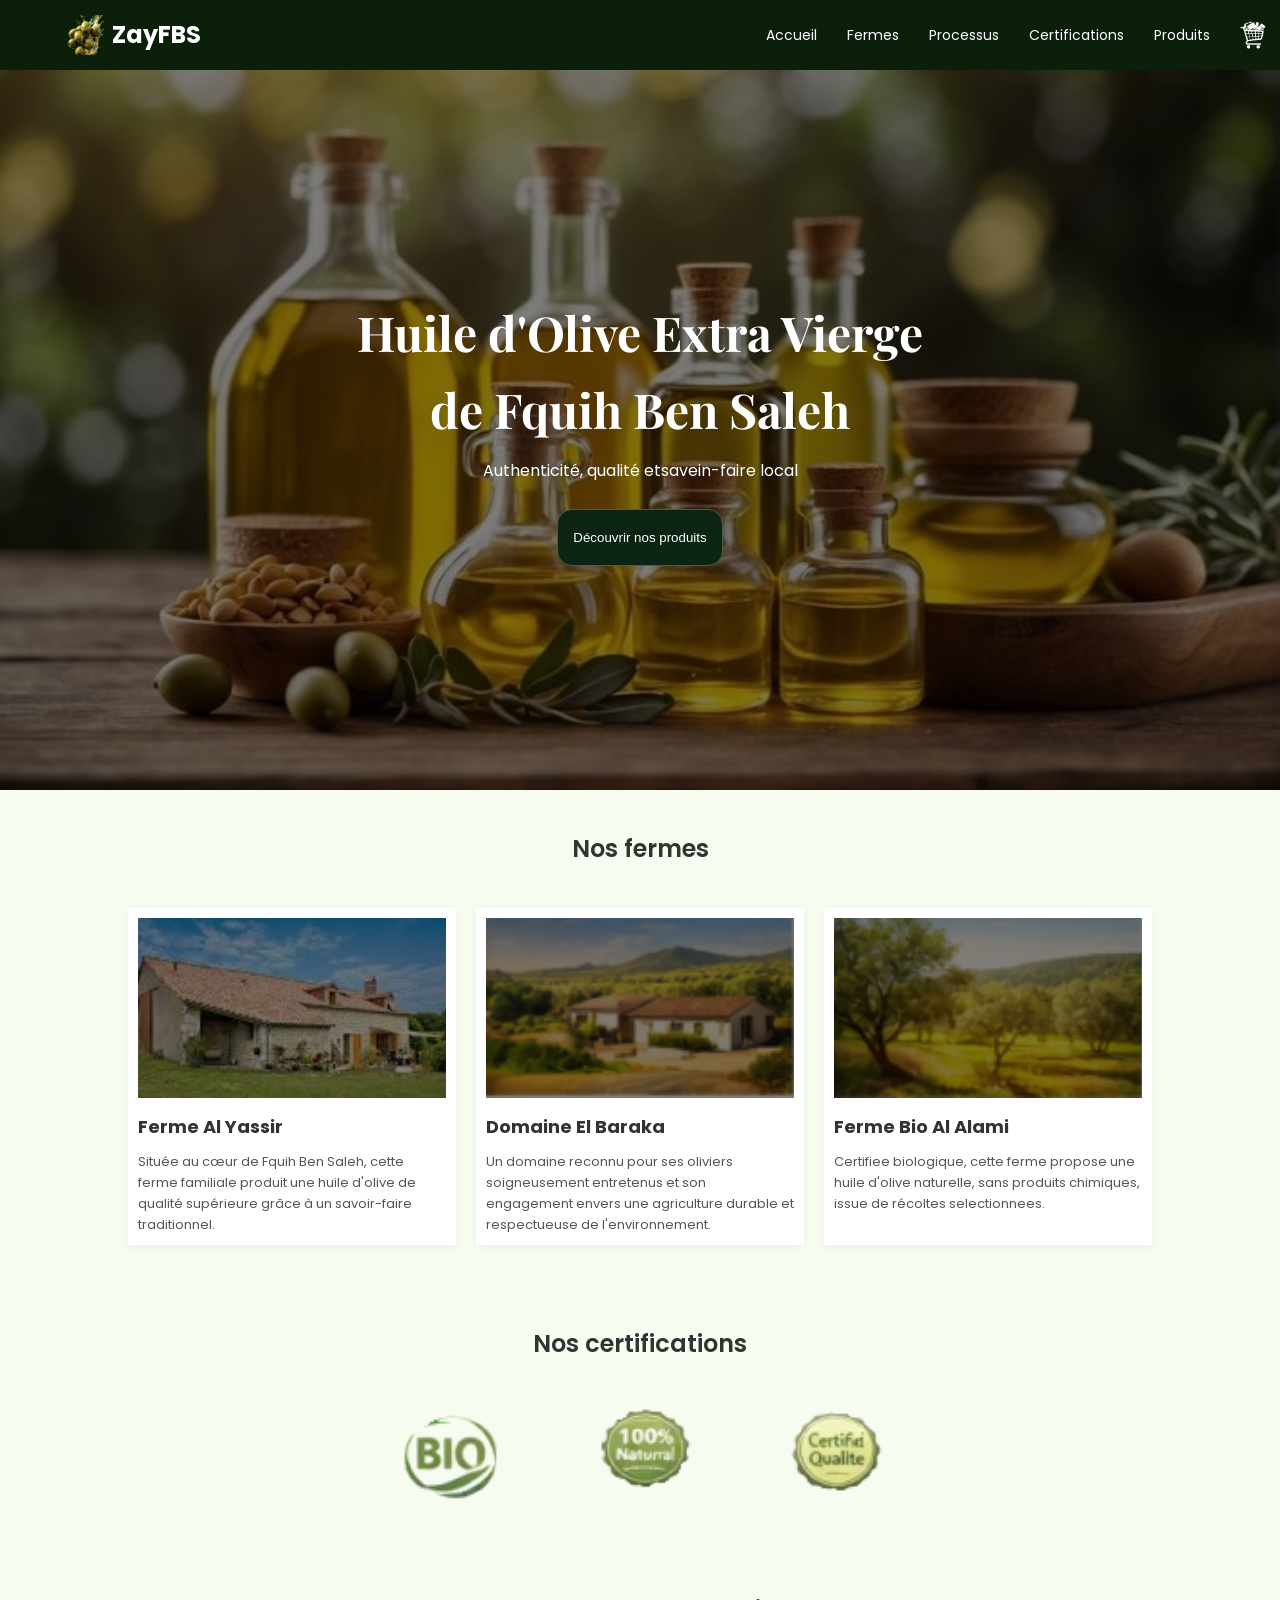
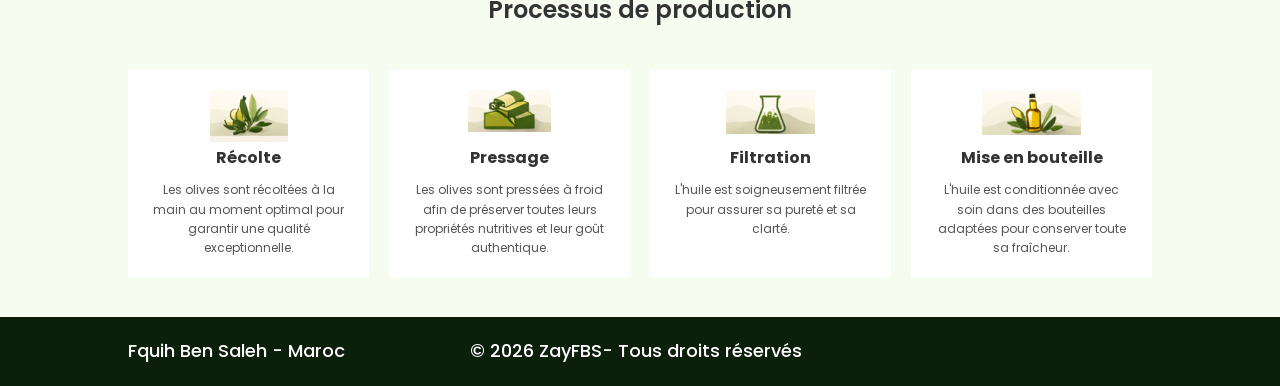
==== index.html @ 3cbbdb8c "first commit" ====
<!DOCTYPE html>
<html lang="fr">
<head>
    <meta charset="UTF-8">
    <meta name="viewport" content="width=device-width, initial-scale=1.0">
    <title>ZayFBS - Huile d'Olive Extra Vierge</title>
    <link rel="stylesheet" href="style.css">
    <link href="https://fonts.googleapis.com/css2?family=Playfair+Display:wght@700&family=Poppins:wght@300;400;600&display=swap" rel="stylesheet">
</head>
<body>

    <header>
        <nav>
            <div class="logo">
                <img src="images/logo.png" alt="logo"> ZayFBS
            </div>
            <ul>
                <li><a href="index.html">Accueil</a></li>
                <li><a href="#fermes">fermes</a></li>
                <li><a href="#proce">processus</a></li>
                <li><a href="#certificat">certifications</a></li>
                <li><a href="products.html">Produits</a></li>
            </ul>
            <div class="cart"> <img src="images/⁫icon.png" alt="icon"></div>
        </nav>
    </header>

    <section class="hero">
        <div class="hero-content">
            <h1>Huile d'Olive Extra Vierge <br> de Fquih Ben Saleh</h1>
            <p>Authenticité, qualité etsavein-faire local</p>
            <button class="hero-btn">Découvrir nos produits</button>
        </div>
    </section>

    <section class="section" id="fermes">
        <h2 class="section-title">Nos fermes</h2>
        <div class="grid fermes-grid">
            <div class="card">
                <div class="card-img" style="background-image: url('images/images.jpg');"></div>
                <h3>Ferme Al Yassir</h3>
                <p>Située au cœur de Fquih Ben Saleh, cette ferme familiale produit une huile d'olive de qualité supérieure grâce à un savoir-faire traditionnel.</p>
            </div>
            <div class="card">
                <div class="card-img" style="background-image: url('images/2.png');"></div>
                <h3>Domaine El Baraka</h3>
                <p>Un domaine reconnu pour ses oliviers soigneusement entretenus et son engagement envers une agriculture durable et respectueuse de l'environnement.</p>
            </div>
            <div class="card">
                <div class="card-img" style="background-image: url('images/ferme.png');"></div>
                <h3>Ferme Bio Al Alami</h3>
                <p>Certifiee biologique, cette ferme propose une huile d'olive naturelle, sans produits chimiques, issue de récoltes selectionnees.</p>
            </div>
        </div>
    </section>

    <section class="section bg-rgba(246, 252, 240, 1)" id="certificat">
        <h2 class="section-title1">Nos certifications</h2>
        <div class="cert-flex">
            <div class="cert-item"><img src="images/a-removebg-preview.png" alt="BIO"></div>
            <div class="cert-item"><img src="images/b-removebg-preview.png" alt="100% Natural"></div>
            <div class="cert-item"><img src="images/c-removebg-preview.png" alt="Certifié Qualité"></div>
        </div>
    </section>

    <section class="section" id="proce">
        <h2 class="section-title">Processus de production</h2>
        <div class="grid process-grid">
            <div class="process-card">
                <div class="p-icon"><img src="images/recolte.png" alt="recolte"></div>
                <h4>Récolte</h4>
                <p>Les olives sont récoltées à la main au moment optimal pour garantir une qualité exceptionnelle.</p>
            </div>
            <div class="process-card">
                <div class="p-icon"><img src="images/pressage.png" alt="pressage"></div>
                <h4>Pressage</h4>
                <p>Les olives sont pressées à froid afin de préserver toutes leurs propriétés nutritives et leur goût authentique.</p>
            </div>
            <div class="process-card">
                <div class="p-icon"><img src="images/filtration.png" alt="filtration"></div>
                <h4>Filtration</h4>
                <p>L'huile est soigneusement filtrée pour assurer sa pureté et sa clarté.</p>
            </div>
            <div class="process-card">
                <div class="p-icon"><img src="images/bouteille.png" alt="bouteille"></div>
                <h4>Mise en bouteille</h4>
                <p>L'huile est conditionnée avec soin dans des bouteilles adaptées pour conserver toute sa fraîcheur.</p>
            </div>
        </div>
    </section>

    <footer>
        <div class="footer-container">
            <span>Fquih Ben Saleh - Maroc</span>
            <span class="foot">© 2026 ZayFBS- Tous droits réservés</span>
        </div>
    </footer>
 <script src="script.js"></script>
</body>
</html>
---- style.css ----
:root {
    --dark-green: #0b1f0b;
    --gold: #c5a059;
    --light-bg: #f9f9f9;
    --text-gray: #555;
}

* {
    margin: 0;
    padding: 0;
    box-sizing: border-box;
}

body {
    font-family: 'Poppins', sans-serif;
    color: #333;
    background-color: #fff;
    line-height: 1.6;
}

/* Header */
header {
    background-color: var(--dark-green);
    color: white;
    padding: 15px 5%;
    position: sticky;
    top: 0;
    z-index: 1000;
}

nav {
    display: flex;
    justify-content: space-between;
    align-items: center;
}

.logo{
  display: flex;
  align-items: center;
  font-weight: 700;
  font-size: 1.5rem;
}

.logo img{
  width: 40px;
  height: 40px;
  object-fit: cover;
  display: block;
  margin-right: 8px;
}
nav ul {
    display: flex;
    list-style: none;
   margin-left: 550px;
}

nav ul li {
    margin: 0 15px;
}

nav ul li a {
    color: #fff;
    text-decoration: none;
    font-size: 14px;
    text-transform: capitalize;
}

/* Hero Section */
.hero {
    height: 80vh;
    background: linear-gradient(rgba(0,0,0,0.5), rgba(0,0,0,0.5)), url('images/backgrond.jpeg');
    background-size: cover;
    background-position: center;
    display: flex;
    align-items: center;
    justify-content: center;
    text-align: center;
    color: white;
}

.hero-content h1 {
    font-family: 'Playfair Display', serif;
    font-size: 3rem;
    margin-bottom: 10px;
}

.hero-btn {
    background-color: #0b2413;
    color: white;
    border: 1px solid #4a5d43;
    padding: 20px 15px;
    margin-top: 25px;
    cursor: pointer;
    border-radius: 15px;
}

/* Sections */
.section {
    padding: 40px 10%;
    background: rgba(246, 252, 240, 1);
}
.bg-white { background-color: #fff; }

.section-title {
    text-align: center;
    margin-bottom: 40px;
    font-size: 24px;
    font-weight: 600;
}

/* Grid & Cards */
.grid {
    display: grid;
    gap: 20px;
}

.fermes-grid { grid-template-columns: repeat(3, 1fr); }

.card {
    background: white;
    padding: 10px;
    box-shadow: 0 2px 10px rgba(0,0,0,0.05);
}
.cart img{
     width: 40px;
  height: 40px;
  object-fit: cover;
  display: block;
  margin-left: 8px;

}

.card-img {
    height: 180px;
    background-size: cover;
    background-position: center;
    margin-bottom: 15px;
     filter: brightness(50%);
}

.card h3 { font-size: 18px; margin-bottom: 10px; }
.card p { font-size: 13px; color: var(--text-gray); }

/* Certifications */
.section-title1 {
    text-align: center;
    margin-bottom: 40px;
    font-size: 24px;
    font-weight: 600;
    
}
.cert-flex {
    display: flex;
    justify-content: center;
    gap: 80px;
    align-items: center;
}

.cert-item img {
    height: 100px;
    opacity: 0.8;
}

/* Processus */
.process-grid { grid-template-columns: repeat(4, 1fr); }

.process-card {
    text-align: center;
    padding: 20px;
    background: #fff;
}

.p-icon {
    font-size: 30px;
    margin-bottom: 15px;
  height: 40px;
  object-fit: cover;
  display: block;
}

.process-card h4 { margin-bottom: 10px; }
.process-card p { font-size: 12px; color: var(--text-gray); }

/* Footer */
footer {
    background-color: var(--dark-green);
    color: #fff;
    padding: 20px 10%;
    font-size: 18px;
    font-weight: 500;
}
.foot{
 margin-right: 350px;
    font-size: 18px;
    font-weight: 500;
}
.footer-container {
    display: flex;
    justify-content: space-between;
}

/* Mobile Responsive */
@media (max-width: 768px) {
    .fermes-grid, .process-grid { grid-template-columns: 1fr; }
    nav ul { display: none; }
    .hero-content h1 { font-size: 2rem; }
}
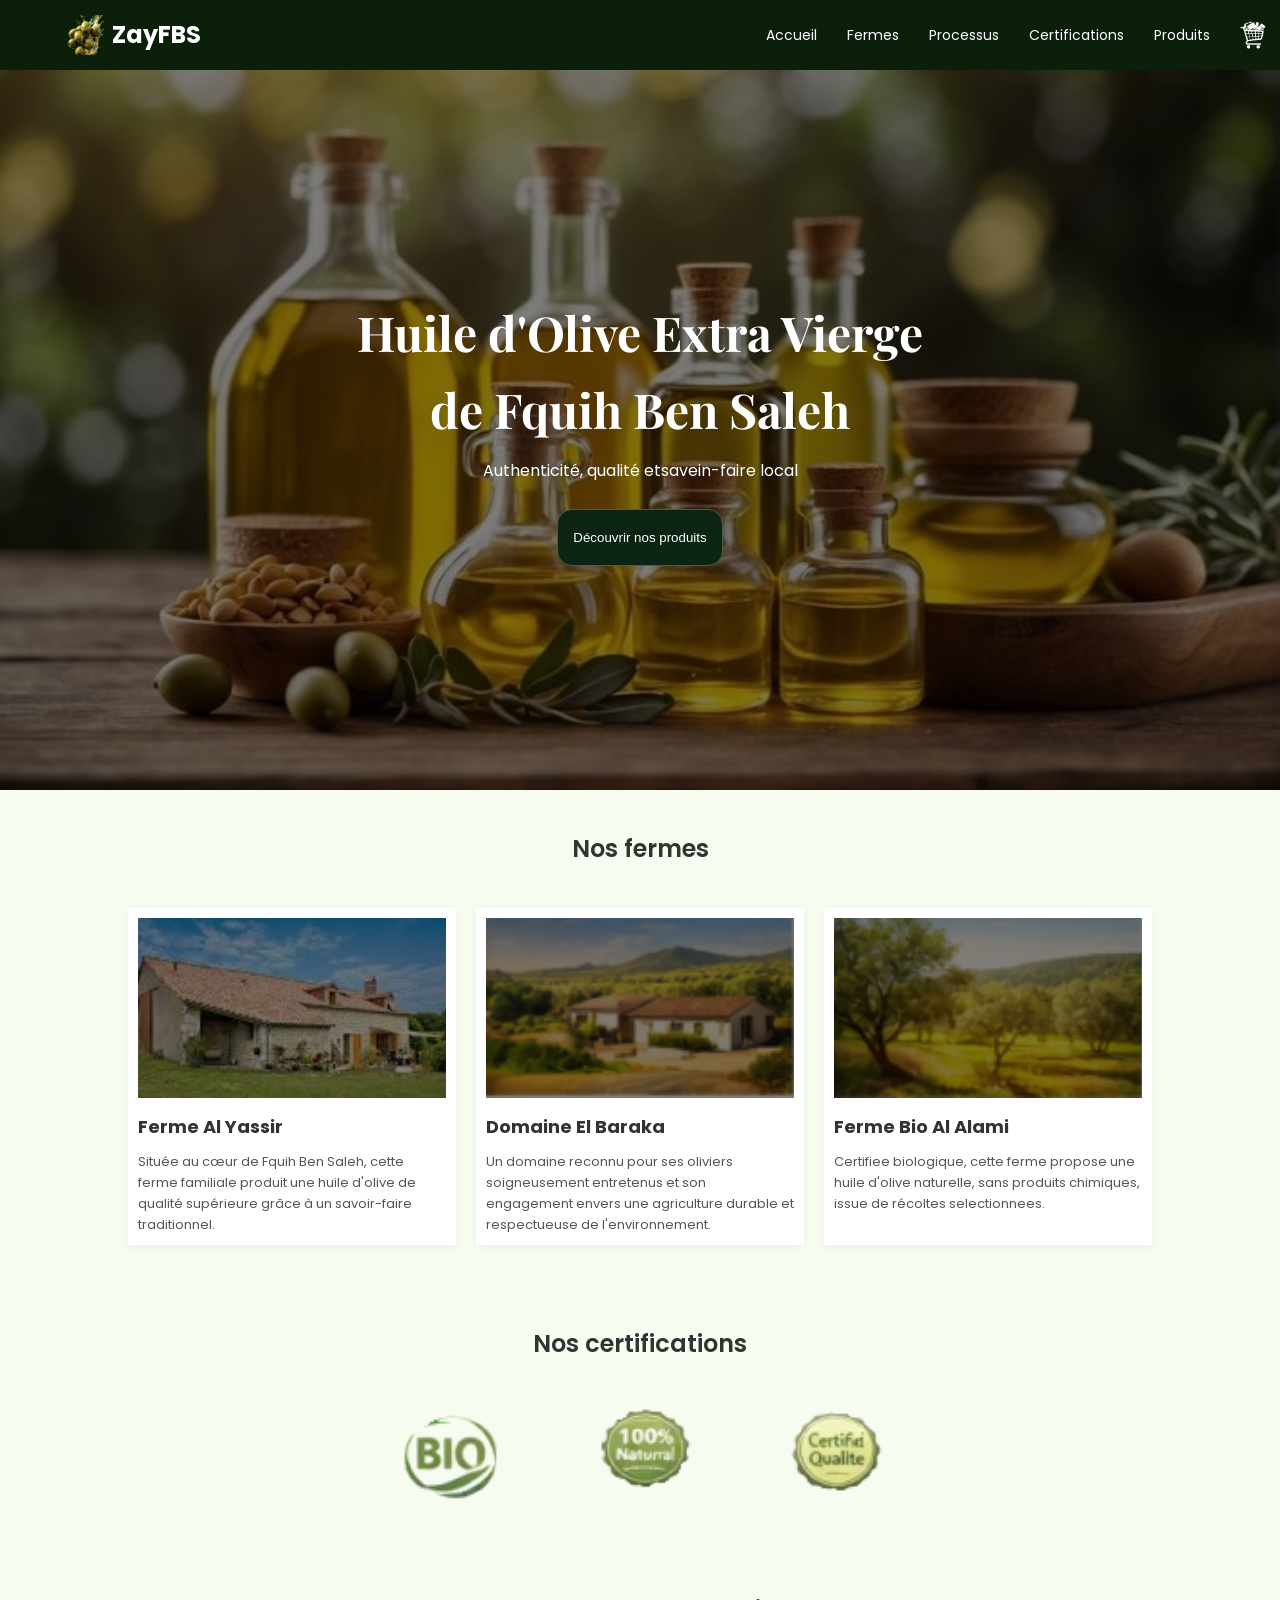
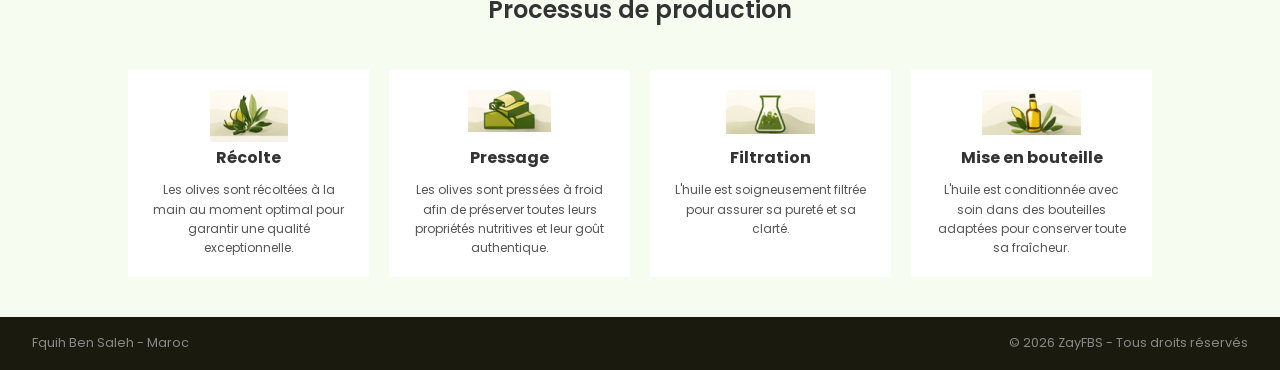
==== commit f2927734: "fixe the footer" ====
--- a/index.html
+++ b/index.html
@@ -89,12 +89,12 @@
         </div>
     </section>
 
-    <footer>
-        <div class="footer-container">
-            <span>Fquih Ben Saleh - Maroc</span>
-            <span class="foot">© 2026 ZayFBS- Tous droits réservés</span>
-        </div>
-    </footer>
+<!-- Footer -->
+<footer>
+  <span>Fquih Ben Saleh - Maroc</span>
+  <span>© 2026 ZayFBS - Tous droits réservés</span>
+</footer>
+
  <script src="script.js"></script>
 </body>
 </html>
--- a/style.css
+++ b/style.css
@@ -3,6 +3,7 @@
     --gold: #c5a059;
     --light-bg: #f9f9f9;
     --text-gray: #555;
+    --dark: #1a1a0e;
 }
 
 * {
@@ -181,23 +182,16 @@
 .process-card h4 { margin-bottom: 10px; }
 .process-card p { font-size: 12px; color: var(--text-gray); }
 
-/* Footer */
-footer {
-    background-color: var(--dark-green);
-    color: #fff;
-    padding: 20px 10%;
-    font-size: 18px;
-    font-weight: 500;
-}
-.foot{
- margin-right: 350px;
-    font-size: 18px;
-    font-weight: 500;
-}
-.footer-container {
-    display: flex;
-    justify-content: space-between;
-}
+ /* ── FOOTER ── */
+    footer {
+      background: var(--dark);
+      color: #888;
+      font-size: 0.8rem;
+      display: flex;
+      justify-content: space-between;
+      align-items: center;
+      padding: 1rem 2rem;
+    }
 
 /* Mobile Responsive */
 @media (max-width: 768px) {
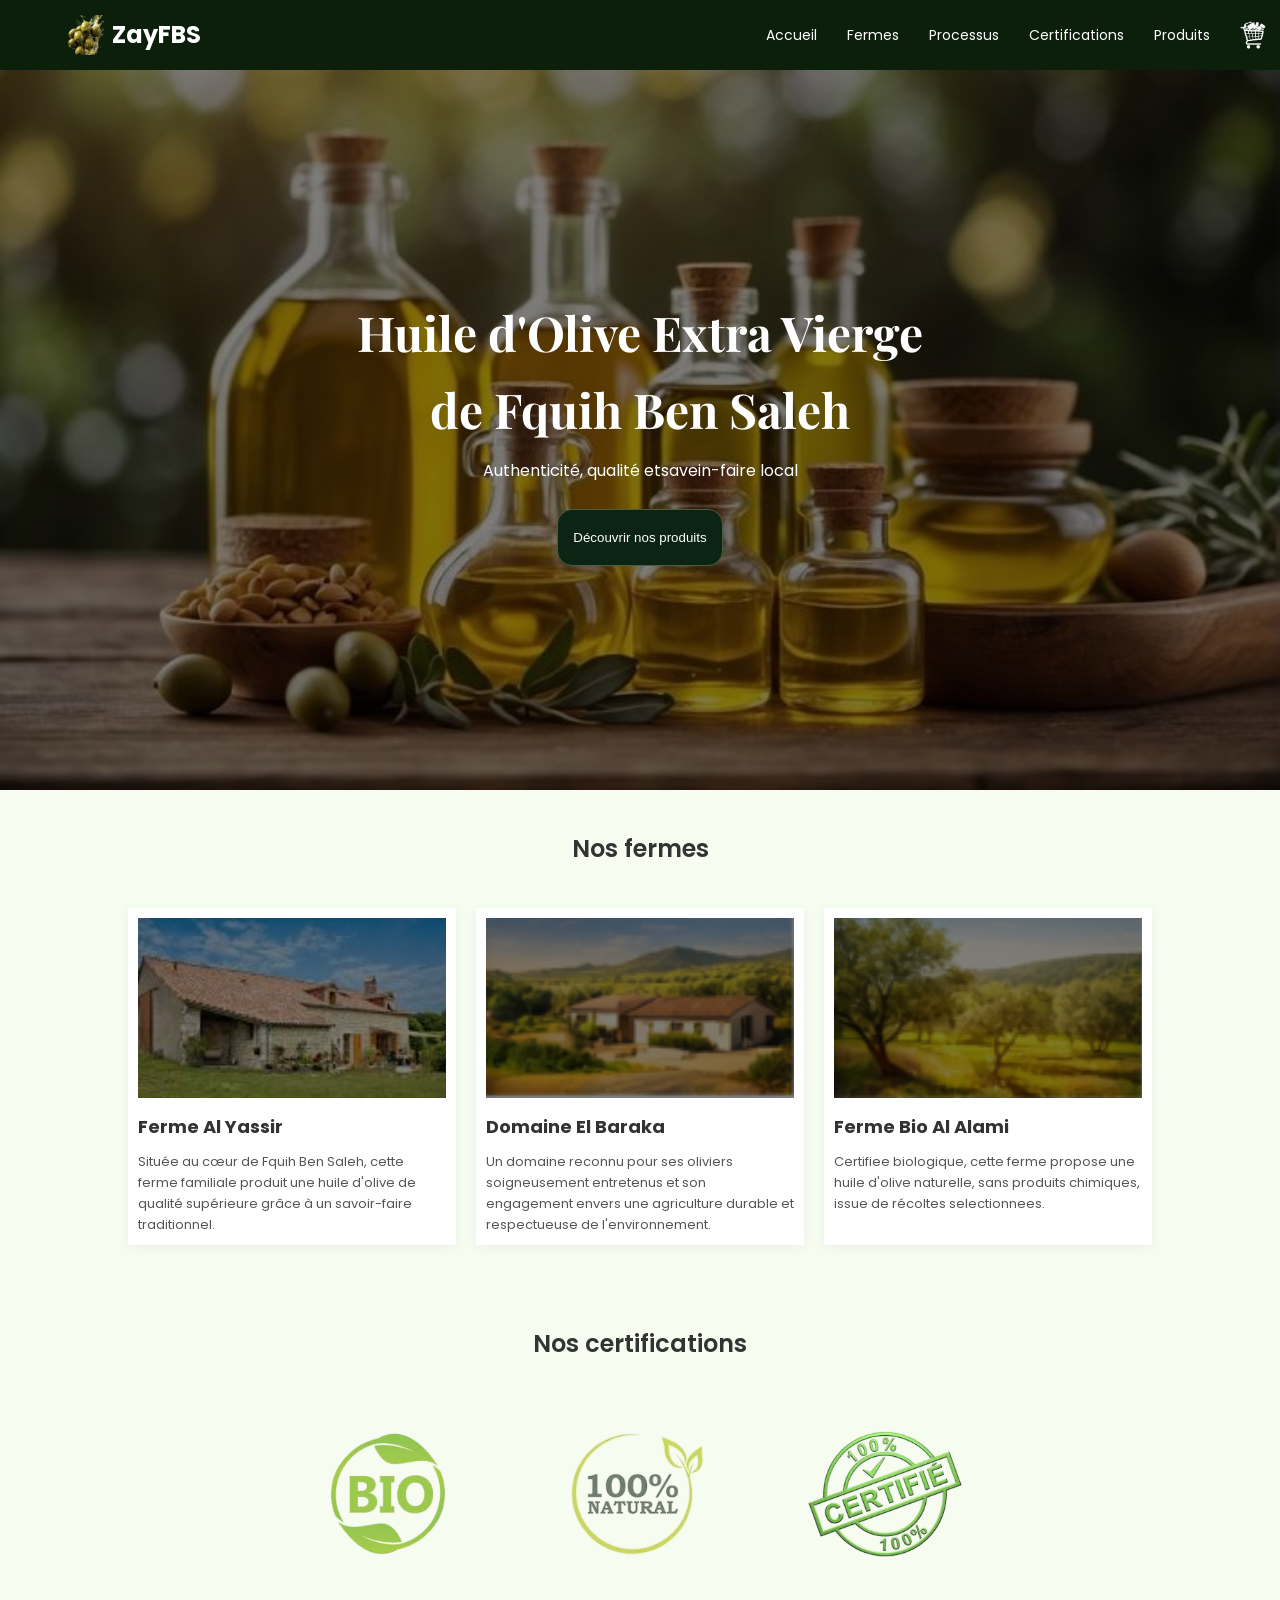
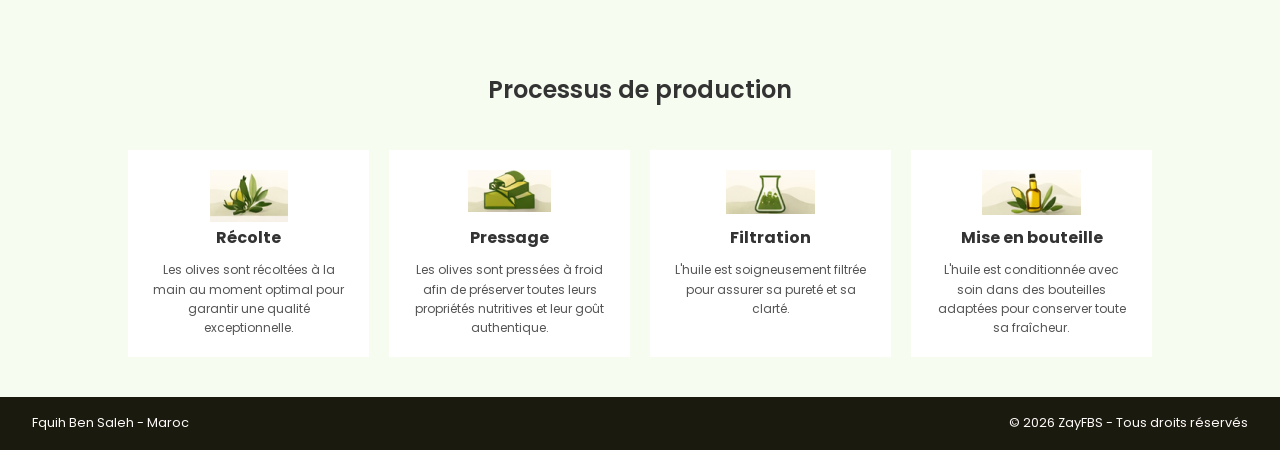
==== commit 002060bf: "last commit" ====
--- a/index.html
+++ b/index.html
@@ -57,8 +57,8 @@
     <section class="section bg-rgba(246, 252, 240, 1)" id="certificat">
         <h2 class="section-title1">Nos certifications</h2>
         <div class="cert-flex">
-            <div class="cert-item"><img src="images/a-removebg-preview.png" alt="BIO"></div>
-            <div class="cert-item"><img src="images/b-removebg-preview.png" alt="100% Natural"></div>
+            <div class="cert-item"><img src="images/logoé.png" alt="BIO"></div>
+            <div class="cert-itemé"><img src="images/b-removebg-preview.png" alt="100% Natural"></div>
             <div class="cert-item"><img src="images/c-removebg-preview.png" alt="Certifié Qualité"></div>
         </div>
     </section>
--- a/style.css
+++ b/style.css
@@ -158,10 +158,13 @@
 }
 
 .cert-item img {
-    height: 100px;
+    height: 150px;
     opacity: 0.8;
 }
-
+.cert-itemé img {
+    height: 180px;
+    opacity: 0.8;
+}
 /* Processus */
 .process-grid { grid-template-columns: repeat(4, 1fr); }
 
@@ -185,7 +188,7 @@
  /* ── FOOTER ── */
     footer {
       background: var(--dark);
-      color: #888;
+      color: hsl(0, 100%, 99%);
       font-size: 0.8rem;
       display: flex;
       justify-content: space-between;
